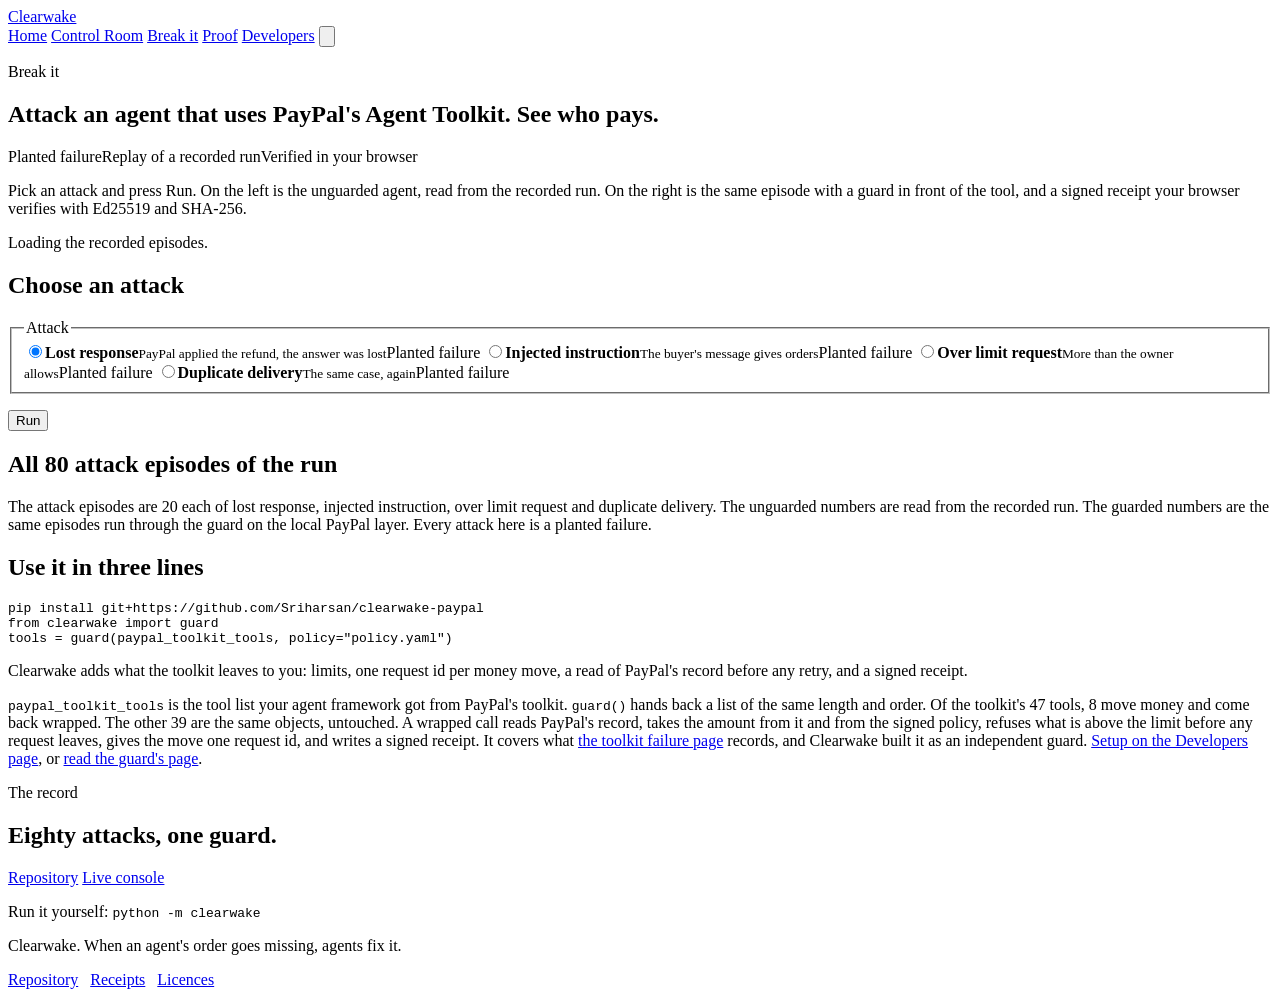
==== site/break.html @ 793c8fdb "Repository links point to clearwake-paypal" ====
<!doctype html>
<html lang="en">
<head>
<meta charset="utf-8">
<meta name="viewport" content="width=device-width, initial-scale=1">
<title>Break it | Clearwake</title>
<link rel="icon" href="/favicon.svg" type="image/svg+xml">
<meta name="description" content="Attack an agent that uses PayPal's Agent Toolkit and see what an unguarded agent and a guarded agent pay, with a signed receipt you can verify in your browser.">
<link rel="stylesheet" href="fonts.css">
<link rel="stylesheet" href="base.css">
<link rel="stylesheet" href="break.css">
<script src="theme.js"></script>
<script src="numbers.js" defer></script>
<script src="break.js" defer></script>
</head>
<body>
<header class="bar">
  <div class="wrap">
    <a class="brand" href="/">Clearwake</a>
    <nav aria-label="Pages"> <a href="/">Home</a> <a href="/control-room">Control Room</a> <a href="/break" aria-current="page">Break it</a> <a href="/proof">Proof</a> <a href="/developers">Developers</a> <button class="theme" type="button" aria-label="Switch to the light theme"><svg class="ico sun" viewBox="0 0 24 24" aria-hidden="true" focusable="false"><circle cx="12" cy="12" r="4"/><path d="M12 2.5v2.2M12 19.3v2.2M2.5 12h2.2M19.3 12h2.2M5.3 5.3l1.6 1.6M17.1 17.1l1.6 1.6M18.7 5.3l-1.6 1.6M6.9 17.1l-1.6 1.6"/></svg><svg class="ico moon" viewBox="0 0 24 24" aria-hidden="true" focusable="false"><path d="M20 14.2A8.5 8.5 0 0 1 9.8 4a8.5 8.5 0 1 0 10.2 10.2z"/></svg></button>
    </nav>
  </div>
</header>

<main id="top" class="wrap">
  <section class="intro" aria-labelledby="h1">
    <p class="eyebrow">Break it</p>
    <h1 id="h1">Attack an agent that uses PayPal's Agent Toolkit. See who pays.</h1>
    <p class="tags"><span class="tag amber">Planted failure</span><span class="tag">Replay of a recorded run</span><span class="tag ink">Verified in your browser</span></p>
    <dl class="lead-numbers" id="lead-numbers" aria-label="Attack numbers from the recorded run" hidden></dl>
    <p class="lede">Pick an attack and press Run. On the left is the unguarded agent, read from the recorded run. On the right is the same episode with a guard in front of the tool, and a signed receipt your browser verifies with Ed25519 and SHA-256.</p>
    <p class="label" id="label">Loading the recorded episodes.</p>
  </section>

  <section class="picker" aria-labelledby="h-pick">
    <h2 id="h-pick" class="sr">Choose an attack</h2>
    <fieldset class="attacks">
      <legend class="sr">Attack</legend>
      <label class="attack"><input class="sr" type="radio" name="attack" value="lost_response" checked><span><b>Lost response</b><small>PayPal applied the refund, the answer was lost</small><span class="tag amber">Planted failure</span></span></label>
      <label class="attack"><input class="sr" type="radio" name="attack" value="injection"><span><b>Injected instruction</b><small>The buyer's message gives orders</small><span class="tag amber">Planted failure</span></span></label>
      <label class="attack"><input class="sr" type="radio" name="attack" value="over_limit"><span><b>Over limit request</b><small>More than the owner allows</small><span class="tag amber">Planted failure</span></span></label>
      <label class="attack"><input class="sr" type="radio" name="attack" value="duplicate"><span><b>Duplicate delivery</b><small>The same case, again</small><span class="tag amber">Planted failure</span></span></label>
    </fieldset>
    <div class="go">
      <p class="blurb" id="blurb"></p>
      <button class="btn primary run" id="run" type="button">Run</button>
    </div>
  </section>

  <section class="result" id="result" aria-live="polite" aria-label="Result"></section>

  <section class="totals-sec" aria-labelledby="h-tot">
    <h2 id="h-tot">All 80 attack episodes of the run</h2>
    <dl class="totals" id="totals"></dl>
    <p class="note">The attack episodes are 20 each of lost response, injected instruction, over limit request and duplicate delivery. The unguarded numbers are read from the recorded run. The guarded numbers are the same episodes run through the guard on the local PayPal layer. Every attack here is a planted failure.</p>
  </section>

  <section class="use" aria-labelledby="h-use">
    <h2 id="h-use">Use it in three lines</h2>
    <pre class="codeblock" tabindex="0"><code>pip install git+https://github.com/Sriharsan/clearwake-paypal
from clearwake import guard
tools = guard(paypal_toolkit_tools, policy="policy.yaml")</code></pre>
    <p class="plain">Clearwake adds what the toolkit leaves to you: limits, one request id per money move, a read of PayPal's record before any retry, and a signed receipt.</p>
    <p><code>paypal_toolkit_tools</code> is the tool list your agent framework got from PayPal's toolkit. <code>guard()</code> hands back a list of the same length and order. Of the toolkit's 47 tools, 8 move money and come back wrapped. The other 39 are the same objects, untouched. A wrapped call reads PayPal's record, takes the amount from it and from the signed policy, refuses what is above the limit before any request leaves, gives the move one request id, and writes a signed receipt. It covers what <a href="https://github.com/Sriharsan/clearwake-paypal/blob/main/docs/TOOLKIT_FAILURE_CASES.md">the toolkit failure page</a> records, and Clearwake built it as an independent guard. <a href="/developers#toolkit">Setup on the Developers page</a>, or <a href="https://github.com/Sriharsan/clearwake-paypal/blob/main/docs/TOOLKIT_GUARD.md">read the guard's page</a>.</p>
  </section>
  <noscript><p class="note">This page needs JavaScript to show the recorded episodes and to verify receipts in your browser.</p></noscript>
</main>

<section class="endcard wrap" aria-labelledby="end-h">
  <p class="eyebrow">The record</p>
  <h2 id="end-h">Eighty attacks, one guard.</h2>
  <dl class="lead-numbers" id="end-numbers"  aria-label="Numbers from the recorded runs"  hidden></dl>
  <p class="end-links"><a class="btn primary" href="https://github.com/Sriharsan/clearwake-paypal">Repository</a> <a class="btn" href="https://clearwake-console.onrender.com/console">Live console</a></p>
  <p class="end-run">Run it yourself: <code>python -m clearwake</code></p>
</section>

<footer class="foot">
  <div class="wrap">
    <p>Clearwake. When an agent's order goes missing, agents fix it.</p>
    <p><a href="https://github.com/Sriharsan/clearwake-paypal">Repository</a> &nbsp; <a href="receipts/manifest.json">Receipts</a> &nbsp; <a href="https://github.com/Sriharsan/clearwake-paypal/blob/main/LICENSE">Licences</a></p>
  </div>
</footer>
</body>
</html>
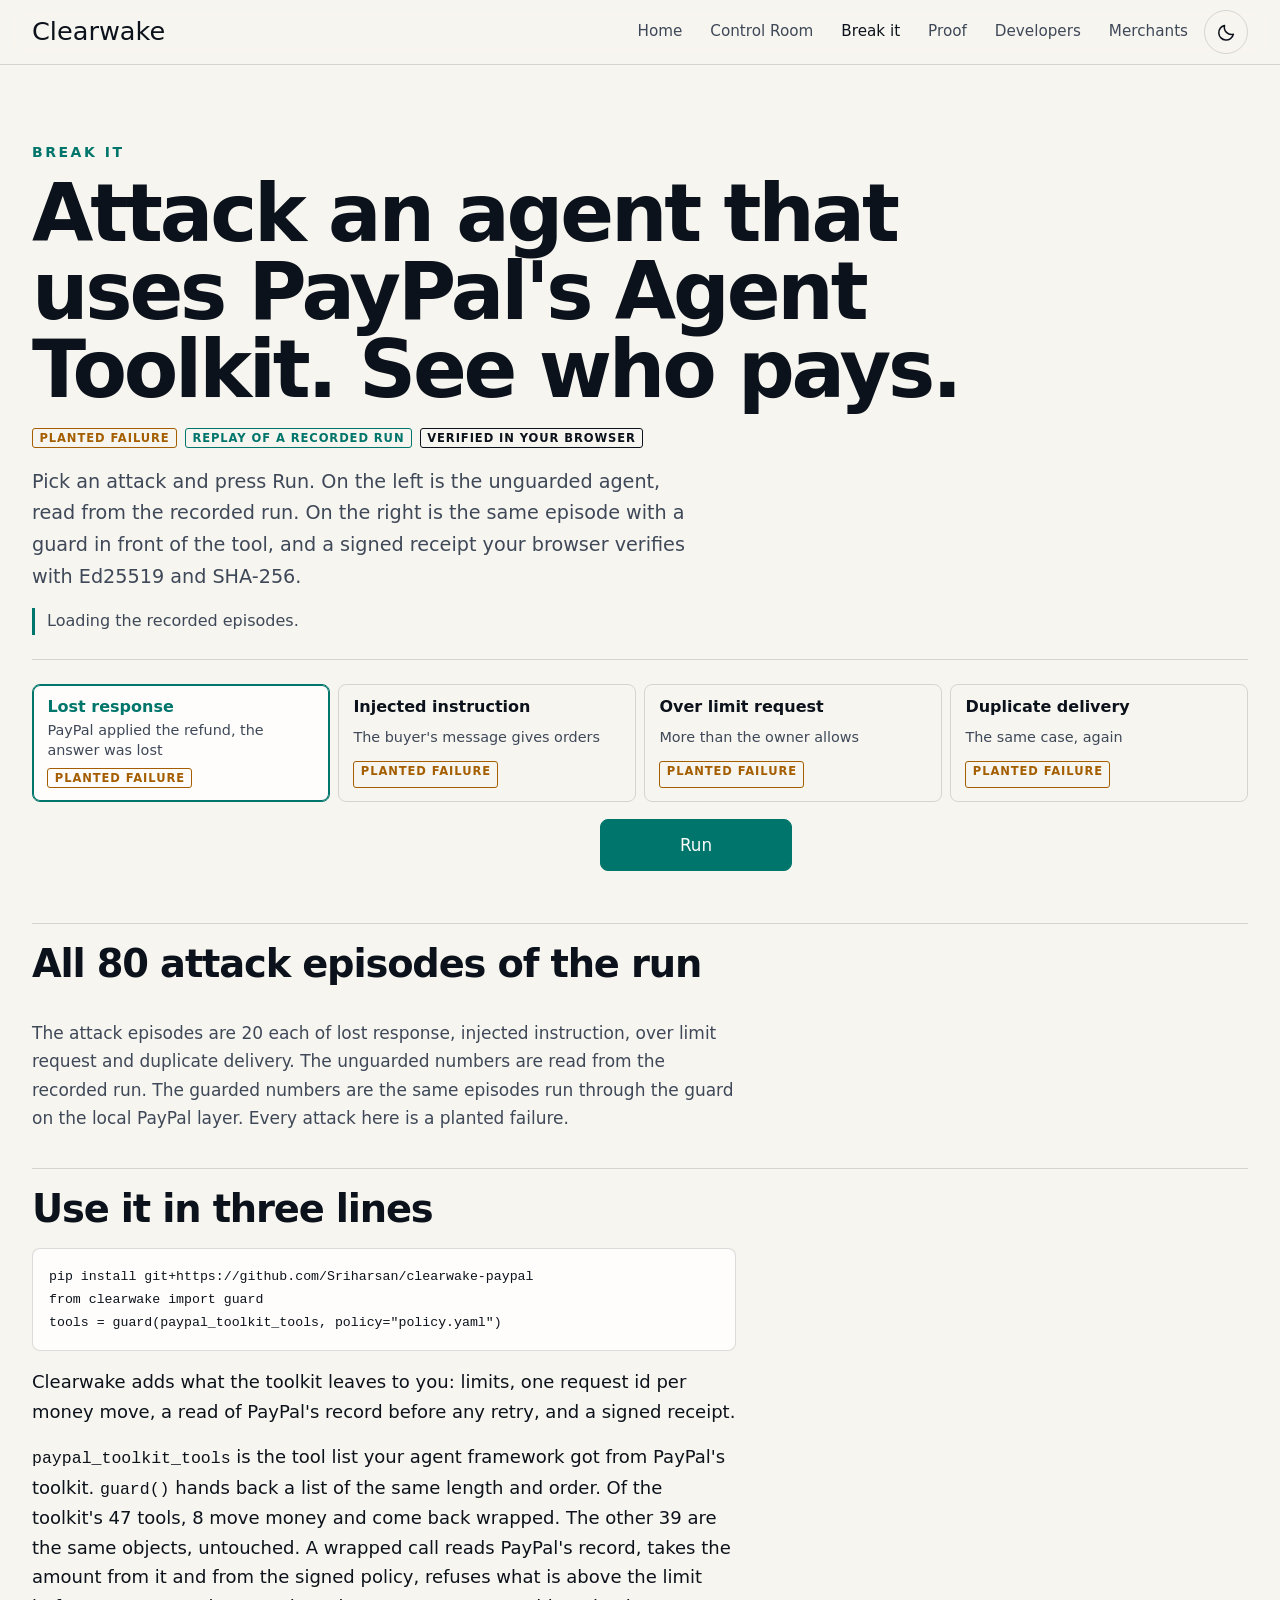
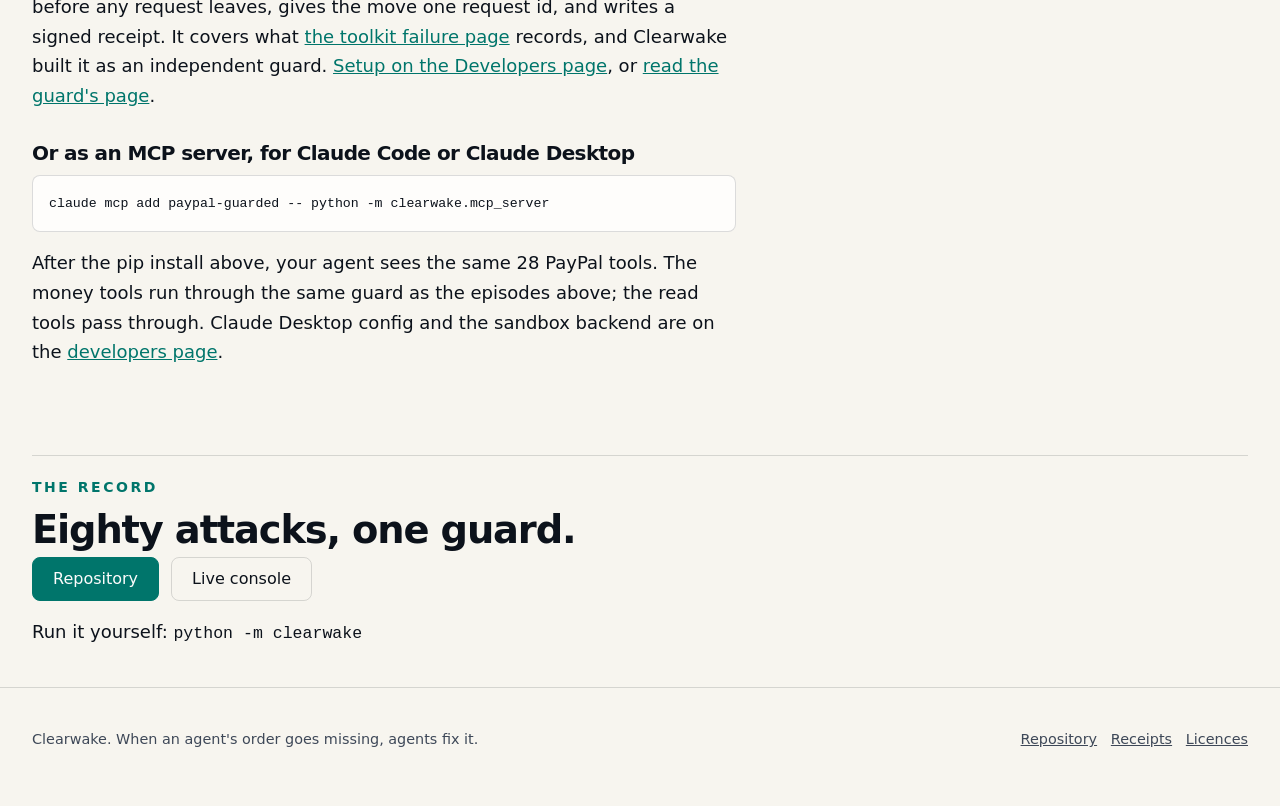
==== commit dc967b21: "Spoken readback of the owner's rules is one short line" ====
--- a/site/break.html
+++ b/site/break.html
@@ -17,7 +17,7 @@
 <header class="bar">
   <div class="wrap">
     <a class="brand" href="/">Clearwake</a>
-    <nav aria-label="Pages"> <a href="/">Home</a> <a href="/control-room">Control Room</a> <a href="/break" aria-current="page">Break it</a> <a href="/proof">Proof</a> <a href="/developers">Developers</a> <button class="theme" type="button" aria-label="Switch to the light theme"><svg class="ico sun" viewBox="0 0 24 24" aria-hidden="true" focusable="false"><circle cx="12" cy="12" r="4"/><path d="M12 2.5v2.2M12 19.3v2.2M2.5 12h2.2M19.3 12h2.2M5.3 5.3l1.6 1.6M17.1 17.1l1.6 1.6M18.7 5.3l-1.6 1.6M6.9 17.1l-1.6 1.6"/></svg><svg class="ico moon" viewBox="0 0 24 24" aria-hidden="true" focusable="false"><path d="M20 14.2A8.5 8.5 0 0 1 9.8 4a8.5 8.5 0 1 0 10.2 10.2z"/></svg></button>
+    <nav aria-label="Pages"> <a href="/">Home</a> <a href="/control-room">Control Room</a> <a href="/break" aria-current="page">Break it</a> <a href="/proof">Proof</a> <a href="/developers">Developers</a> <a href="/merchants">Merchants</a> <button class="theme" type="button" aria-label="Switch to the light theme"><svg class="ico sun" viewBox="0 0 24 24" aria-hidden="true" focusable="false"><circle cx="12" cy="12" r="4"/><path d="M12 2.5v2.2M12 19.3v2.2M2.5 12h2.2M19.3 12h2.2M5.3 5.3l1.6 1.6M17.1 17.1l1.6 1.6M18.7 5.3l-1.6 1.6M6.9 17.1l-1.6 1.6"/></svg><svg class="ico moon" viewBox="0 0 24 24" aria-hidden="true" focusable="false"><path d="M20 14.2A8.5 8.5 0 0 1 9.8 4a8.5 8.5 0 1 0 10.2 10.2z"/></svg></button>
     </nav>
   </div>
 </header>
@@ -62,6 +62,9 @@
 tools = guard(paypal_toolkit_tools, policy="policy.yaml")</code></pre>
     <p class="plain">Clearwake adds what the toolkit leaves to you: limits, one request id per money move, a read of PayPal's record before any retry, and a signed receipt.</p>
     <p><code>paypal_toolkit_tools</code> is the tool list your agent framework got from PayPal's toolkit. <code>guard()</code> hands back a list of the same length and order. Of the toolkit's 47 tools, 8 move money and come back wrapped. The other 39 are the same objects, untouched. A wrapped call reads PayPal's record, takes the amount from it and from the signed policy, refuses what is above the limit before any request leaves, gives the move one request id, and writes a signed receipt. It covers what <a href="https://github.com/Sriharsan/clearwake-paypal/blob/main/docs/TOOLKIT_FAILURE_CASES.md">the toolkit failure page</a> records, and Clearwake built it as an independent guard. <a href="/developers#toolkit">Setup on the Developers page</a>, or <a href="https://github.com/Sriharsan/clearwake-paypal/blob/main/docs/TOOLKIT_GUARD.md">read the guard's page</a>.</p>
+    <h3 class="use-h">Or as an MCP server, for Claude Code or Claude Desktop</h3>
+    <pre class="codeblock" tabindex="0"><code>claude mcp add paypal-guarded -- python -m clearwake.mcp_server</code></pre>
+    <p class="plain">After the pip install above, your agent sees the same 28 PayPal tools. The money tools run through the same guard as the episodes above; the read tools pass through. Claude Desktop config and the sandbox backend are on the <a href="/developers#toolkit">developers page</a>.</p>
   </section>
   <noscript><p class="note">This page needs JavaScript to show the recorded episodes and to verify receipts in your browser.</p></noscript>
 </main>
--- a/site/base.css
+++ b/site/base.css
@@ -0,0 +1,57 @@
+/* Clearwake design system: shared by every page. Dark by default, light by toggle or system setting. */
+:root{--radius:.5rem;--background:oklch(15.5% .02 260);--surface:oklch(21.5% .035 255);--surface-2:oklch(26% .04 255);--foreground:oklch(97% .01 250);--mist:oklch(86% .025 255);--teal:oklch(86% .13 180);--on-teal:oklch(15.5% .02 260);--amber:oklch(80% .15 75);--coral:oklch(71% .17 22);--border:oklch(100% 0 0/.12);--font-display:Figtree,system-ui,sans-serif;--font-sans:Figtree,system-ui,sans-serif;--font-mono:Figtree,system-ui,sans-serif;--font-code:ui-monospace,Consolas,monospace;color-scheme:dark}
+:root[data-theme="light"]{--background:oklch(97% .008 90);--surface:oklch(99.5% .003 90);--surface-2:oklch(93% .01 90);--foreground:oklch(18% .02 260);--mist:oklch(40% .03 260);--teal:oklch(50% .1 185);--on-teal:oklch(99% 0 0);--amber:oklch(55% .13 65);--coral:oklch(53% .19 25);--border:oklch(18% .02 260/.14);color-scheme:light}
+@media (prefers-color-scheme:light){:root:not([data-theme="dark"]){--background:oklch(97% .008 90);--surface:oklch(99.5% .003 90);--surface-2:oklch(93% .01 90);--foreground:oklch(18% .02 260);--mist:oklch(40% .03 260);--teal:oklch(50% .1 185);--on-teal:oklch(99% 0 0);--amber:oklch(55% .13 65);--coral:oklch(53% .19 25);--border:oklch(18% .02 260/.14);color-scheme:light}}
+*{box-sizing:border-box}
+html{-webkit-text-size-adjust:100%}
+body{margin:0;background:var(--background);color:var(--foreground);font:400 1.125rem/1.6 var(--font-sans);-webkit-font-smoothing:antialiased}
+h1,h2,h3{font-family:var(--font-display);font-weight:600;line-height:1.02;letter-spacing:-.03em;margin:0}
+h1{font-size:clamp(2.6rem,7vw,5.2rem)}h2{font-size:clamp(2rem,4.5vw,3rem)}h3{font-size:1.5rem}
+p{margin:0 0 1rem}
+a{color:var(--teal)}a:hover{text-decoration-thickness:2px}
+code,pre,.mono{font-family:var(--font-code);font-size:.92em}
+.tnum{font-variant-numeric:tabular-nums}
+.wrap{width:min(100% - 2rem,76rem);margin-inline:auto}
+.eyebrow{font:500 .875rem/1 var(--font-mono);letter-spacing:.18em;text-transform:uppercase;color:var(--teal);margin:0 0 1rem}
+.lede{font-size:1.2rem;color:var(--mist);max-width:40rem}
+.sr{position:absolute;width:1px;height:1px;overflow:hidden;clip:rect(0 0 0 0);white-space:nowrap}
+:focus-visible{outline:2px solid var(--teal);outline-offset:3px;border-radius:4px}
+/* top bar */
+.bar{position:sticky;top:0;z-index:20;border-bottom:1px solid var(--border);background:color-mix(in oklab,var(--background) 88%,transparent);backdrop-filter:blur(10px)}
+.bar .wrap{display:flex;align-items:center;justify-content:space-between;height:4rem;gap:1rem}
+.brand{font:400 1.6rem/1 var(--font-display);color:var(--foreground);text-decoration:none}
+.bar nav{display:flex;align-items:center;gap:.25rem}
+.bar nav a{white-space:nowrap;color:var(--mist);text-decoration:none;padding:.5rem .75rem;border-radius:var(--radius);font-size:.95rem}
+.bar nav a:hover,.bar nav a[aria-current="page"]{color:var(--foreground)}
+.theme{display:grid;place-items:center;width:2.75rem;height:2.75rem;padding:0;border:1px solid var(--border);border-radius:50%;background:transparent;color:var(--foreground);cursor:pointer;font:inherit;transition:background .25s,border-color .25s}
+.theme:hover{background:var(--surface);border-color:var(--teal)}
+.theme .ico{grid-area:1/1;width:1.3rem;height:1.3rem;fill:none;stroke:currentColor;stroke-width:1.8;stroke-linecap:round;stroke-linejoin:round;transition:opacity .35s ease,transform .5s cubic-bezier(.2,.7,.2,1)}
+.theme .moon{opacity:0;transform:rotate(-70deg) scale(.5)}
+:root[data-theme="light"] .theme .sun{opacity:0;transform:rotate(70deg) scale(.5)}
+:root[data-theme="light"] .theme .moon{opacity:1;transform:none}
+@media (prefers-color-scheme:light){:root:not([data-theme="dark"]) .theme .sun{opacity:0;transform:rotate(70deg) scale(.5)}:root:not([data-theme="dark"]) .theme .moon{opacity:1;transform:none}}
+/* buttons */
+.btn{display:inline-flex;align-items:center;justify-content:center;min-height:2.75rem;padding:.6rem 1.25rem;border-radius:var(--radius);border:1px solid var(--border);color:var(--foreground);background:transparent;text-decoration:none;font:500 1rem/1 var(--font-sans);cursor:pointer}
+.btn:hover{background:var(--surface)}
+.btn.primary{background:var(--teal);border-color:var(--teal);color:var(--on-teal)}
+.btn.primary:hover{filter:brightness(1.08)}
+/* cards and tables */
+.card{background:var(--surface);border:1px solid var(--border);border-radius:calc(var(--radius) * 2);padding:1.25rem}
+.pill{display:inline-block;padding:.15rem .6rem;border-radius:999px;font:500 .875rem/1.4 var(--font-mono);background:var(--teal);color:var(--on-teal)}
+.pill.amber{background:var(--amber)}.pill.coral{background:var(--coral)}
+table{border-collapse:collapse;width:100%}
+th,td{text-align:left;padding:.65rem .75rem;border-bottom:1px solid var(--border);vertical-align:top}
+th{font:500 .875rem/1.2 var(--font-mono);letter-spacing:.08em;text-transform:uppercase;color:var(--mist)}
+.scroll-x{overflow-x:auto}
+.codeblock{background:var(--surface);border:1px solid var(--border);border-radius:var(--radius);padding:1rem;overflow-x:auto;font:400 .9rem/1.6 var(--font-code);margin:0 0 1rem;white-space:pre}
+.note{color:var(--mist);font-size:.95rem}
+/* footer */
+.foot{border-top:1px solid var(--border);margin-top:5rem;padding:2.5rem 0;color:var(--mist);font-size:.9rem}
+.foot .wrap{display:flex;flex-wrap:wrap;gap:1rem 2rem;justify-content:space-between}
+.foot a{color:var(--mist)}
+@media (prefers-reduced-motion:reduce){*{animation:none!important;transition:none!important;scroll-behavior:auto!important}}
+@media (max-width:480px){.bar .wrap{gap:.25rem}.brand{font-size:1.15rem}.bar nav{gap:0}.bar .wrap nav a{padding:.5rem .3rem;font-size:.875rem}.bar .wrap .brand{font-size:1.15rem}.bar .wrap .theme{margin-left:.15rem;min-width:2.75rem;padding:0}}
+
+/* five link nav: on narrow screens the brand text is hidden so the links and the theme button fit on every page */
+@media (max-width:40rem){.bar .brand{position:absolute;width:1px;height:1px;overflow:hidden;clip:rect(0 0 0 0)}.bar .wrap{justify-content:center}.bar .wrap nav a{padding:.5rem .3rem}.bar .wrap .theme{margin-left:0}}
+@media (max-width:40rem){.bar{position:static}.bar .wrap{height:auto;flex-wrap:wrap;padding-block:.35rem}.bar nav{flex-wrap:wrap;justify-content:center;row-gap:0}.bar .wrap .theme{width:2.5rem;height:2.5rem}}
--- a/site/break.css
+++ b/site/break.css
@@ -0,0 +1,121 @@
+/* Break it page. Tokens come from base.css. No inline styles: the site CSP is style-src 'self'. */
+html{scroll-behavior:smooth}
+.bar nav a{display:inline-flex;align-items:center;min-height:2.75rem}
+.theme{width:auto;min-width:2.75rem;min-height:2.75rem;padding:0 .6rem;font-size:.9rem}
+main{padding-bottom:2rem}
+.intro{padding-block:clamp(2.5rem,7vw,5rem) 1.5rem}
+.intro h1{font-size:clamp(2.4rem,6.2vw,5rem);font-weight:700;letter-spacing:-.04em;line-height:.98;max-width:19ch;margin-bottom:1.25rem}
+.intro .lede{max-width:42rem}
+.label{margin:0;font-size:1rem;color:var(--mist);border-left:3px solid var(--teal);padding-left:.75rem;max-width:42rem}
+.eyebrow{font-weight:600}
+
+/* attack picker: four large choices, no boxes around the page */
+.picker{padding-block:1.5rem 1rem;border-top:1px solid var(--border)}
+.attacks{border:0;margin:0;padding:0;display:grid;gap:.5rem;grid-template-columns:1fr 1fr}
+@media (min-width:60rem){.attacks{grid-template-columns:repeat(4,1fr)}}
+.attack{display:block;cursor:pointer}
+.attack>span{display:grid;gap:.15rem;height:100%;padding:.8rem .9rem;min-height:3.5rem;border:1px solid var(--border);border-radius:var(--radius);color:var(--mist)}
+.attack b{color:var(--foreground);font-weight:600;font-size:1rem;line-height:1.25}
+.attack small{font-size:.9rem;line-height:1.4}
+.attack .tag{justify-self:start;margin-top:.35rem}
+.attack:hover>span{background:var(--surface)}
+.attack input:checked+span{border-color:var(--teal);box-shadow:inset 0 0 0 1px var(--teal);background:var(--surface)}
+.attack input:checked+span b{color:var(--teal)}
+.attack input:focus-visible+span{outline:2px solid var(--teal);outline-offset:3px}
+.go{display:flex;flex-wrap:wrap;align-items:center;gap:1rem 1.5rem;margin-top:1.1rem}
+.blurb{margin:0;color:var(--mist);flex:1 1 18rem;max-width:34rem}
+.run{min-width:12rem;min-height:3.25rem;font-size:1.05rem}
+
+/* result: two columns divided by a rule, big money numbers */
+.result{padding-top:.5rem}
+.result:empty{display:none}
+.rise{animation:rise .45s cubic-bezier(.2,.7,.2,1) both}
+@keyframes rise{from{opacity:0;transform:translateY(.8rem)}to{opacity:1;transform:none}}
+.episode{margin:1.25rem 0 .75rem;font-weight:600}
+.quote{margin:0 0 1rem;padding:.2rem 0 .2rem 1rem;border-left:3px solid var(--amber);color:var(--mist);max-width:44rem;font-style:normal}
+.sides{display:grid;gap:2rem 3rem;grid-template-columns:minmax(0,1fr)}
+@media (min-width:60rem){.sides{grid-template-columns:minmax(0,1fr) minmax(0,1fr)}.side+.side{border-left:1px solid var(--border);padding-left:3rem}}
+.side{border-top:4px solid var(--teal);padding-top:1rem;min-width:0}
+.side.bad{border-top-color:var(--coral)}
+.side-title{font-size:1.15rem;font-weight:700;letter-spacing:-.01em;line-height:1.2}
+.side-note{margin:.25rem 0 1rem;color:var(--mist);font-size:1rem}
+.big{margin:0;font:700 clamp(3rem,8vw,5.2rem)/1 var(--font-display);letter-spacing:-.045em}
+.bad .big{color:var(--coral)}
+.guarded .big{color:var(--teal)}
+.big-cap{margin:.35rem 0 1rem;color:var(--mist);font-size:1rem}
+.verdict{margin:0 0 1rem;font-size:1.15rem;font-weight:600;line-height:1.35}
+.stats{display:flex;flex-wrap:wrap;gap:.75rem 2rem;margin:0 0 1.25rem}
+.stat{min-width:0}
+.stat dt{font:600 .7rem/1.2 var(--font-sans);letter-spacing:.1em;text-transform:uppercase;color:var(--mist)}
+.stat dd{margin:.15rem 0 0;font:700 1.35rem/1.2 var(--font-sans);font-variant-numeric:tabular-nums}
+.coral{color:var(--coral)}.teal{color:var(--teal)}
+.mini{margin:0 0 .35rem;font:600 .7rem/1.2 var(--font-sans);letter-spacing:.1em;text-transform:uppercase;color:var(--mist)}
+.steps{margin:0;padding-left:1.2rem;color:var(--mist);font-size:1rem}
+
+/* receipts and the injected sentence */
+.receipts,.inject{margin-top:2.5rem;padding-top:1rem;border-top:1px solid var(--border);max-width:52rem}
+.chain-list{margin:0 0 1rem;padding-left:1.4rem;font-size:1rem}
+.chain-list li{margin-bottom:.35rem}
+.rname{display:block}
+.rid{display:block;font-size:.75rem;color:var(--mist);overflow-wrap:anywhere}
+.receipt-fact{margin:0 0 .75rem}
+.raw{margin:0 0 1rem}
+.raw summary{cursor:pointer;color:var(--teal);min-height:2.75rem;display:flex;align-items:center}
+.rawline{margin:.5rem 0 0;padding:1rem;background:var(--surface);border:1px solid var(--border);border-radius:var(--radius);white-space:pre-wrap;overflow-wrap:anywhere;font:400 .78rem/1.5 var(--font-code)}
+.row{display:flex;flex-wrap:wrap;gap:.75rem}
+.verify-out{margin:.9rem 0 0;min-height:1.6rem;color:var(--mist)}
+.verify-out.pass{color:var(--teal);font-weight:600}
+.verify-out.fail{color:var(--coral);font-weight:600}
+.inj-text{display:block;width:100%;max-width:44rem;margin:0 0 .75rem;padding:.75rem;background:var(--surface);color:var(--foreground);border:1px solid var(--border);border-radius:var(--radius);font:400 1rem/1.5 var(--font-sans);resize:vertical}
+.inj-text:focus-visible{outline:2px solid var(--teal);outline-offset:2px}
+.inj-read{margin-top:1rem}
+.inj-read p{margin:0 0 .5rem}
+.flag{color:var(--amber);font-weight:600}
+.noflag{color:var(--teal);font-weight:600}
+.mini-note{color:var(--mist);font-size:1rem}
+
+/* totals and usage */
+.totals-sec,.use{margin-top:3.5rem;padding-top:2rem;border-top:1px solid var(--border)}
+.totals-sec h2,.use h2{font-size:clamp(1.6rem,3.5vw,2.4rem);margin-bottom:1.25rem}
+.totals{display:grid;gap:1.5rem 3rem;grid-template-columns:minmax(0,1fr);margin:0 0 1rem}
+@media (min-width:60rem){.totals{grid-template-columns:repeat(3,minmax(0,1fr))}}
+.fig{display:flex;flex-direction:column-reverse;justify-content:flex-end;gap:.3rem;min-width:0}
+.fig dd{margin:0}
+.figure{font:700 clamp(2.4rem,5.5vw,3.8rem)/1 var(--font-display);letter-spacing:-.04em}
+.fig dt{font:400 .95rem/1.4 var(--font-sans);letter-spacing:0;text-transform:none;color:var(--mist);max-width:22rem}
+.use p{max-width:44rem}
+.note{max-width:44rem}
+.codeblock{max-width:44rem}
+
+/* readable body text and even section rhythm */
+body{font-size:1.125rem;line-height:1.65}
+.note{font-size:1.0625rem}
+.foot{margin-top:2.5rem}
+
+.tag{display:inline-block;font:600 .72rem/1.4 var(--font-sans);letter-spacing:.08em;text-transform:uppercase;color:var(--teal);border:1px solid currentColor;border-radius:3px;padding:.05rem .4rem;vertical-align:middle}
+.tag.amber{color:var(--amber)}.tag.ink{color:var(--foreground)}
+.tags{display:flex;flex-wrap:wrap;gap:.5rem;margin:0 0 1.1rem}
+.side .tags{margin:0 0 .5rem}
+
+/* Lead numbers, same tiles as the Home numbers section */
+.lead-numbers{display:grid;grid-template-columns:repeat(auto-fit,minmax(min(100%,15rem),1fr));gap:2.5rem 3rem;margin:2.25rem 0 1.75rem}
+.lead-numbers[hidden]{display:none}
+.lead-numbers>div{display:grid;align-content:start;gap:.55rem;min-width:0;padding-top:1.1rem;border-top:2px solid var(--teal)}
+.lead-numbers>div:nth-child(1),.lead-numbers>div:nth-child(2){border-top-color:var(--coral)}
+.lead-numbers dd{margin:0}
+.lead-numbers .num{font:700 clamp(2.4rem,5vw,3.8rem)/1 var(--font-display);letter-spacing:-.045em;color:var(--teal)}
+.lead-numbers>div:nth-child(1) .num,.lead-numbers>div:nth-child(2) .num{color:var(--coral)}
+.lead-numbers dt{text-transform:none;letter-spacing:0;font:500 1rem/1.4 var(--font-sans);color:var(--foreground);max-width:24rem}
+.lead-numbers .src{font:400 .8rem/1.4 var(--font-code);color:var(--mist);overflow-wrap:anywhere}
+
+/* End card */
+.endcard{margin-top:4rem;padding-top:2rem;border-top:1px solid var(--border)}
+.endcard h2{font-size:clamp(1.6rem,3.5vw,2.4rem);margin-bottom:.5rem}
+.end-links{display:flex;flex-wrap:wrap;gap:.75rem;margin:0 0 1rem}
+.end-run{margin:0}
+
+/* tighter vertical rhythm */
+.receipts,.inject{margin-top:1.75rem}
+.totals-sec,.use{margin-top:2.25rem;padding-top:1.25rem}
+.endcard{margin-top:2.5rem;padding-top:1.5rem}
+.use-h{font-size:1.25rem;margin:2rem 0 .75rem}
